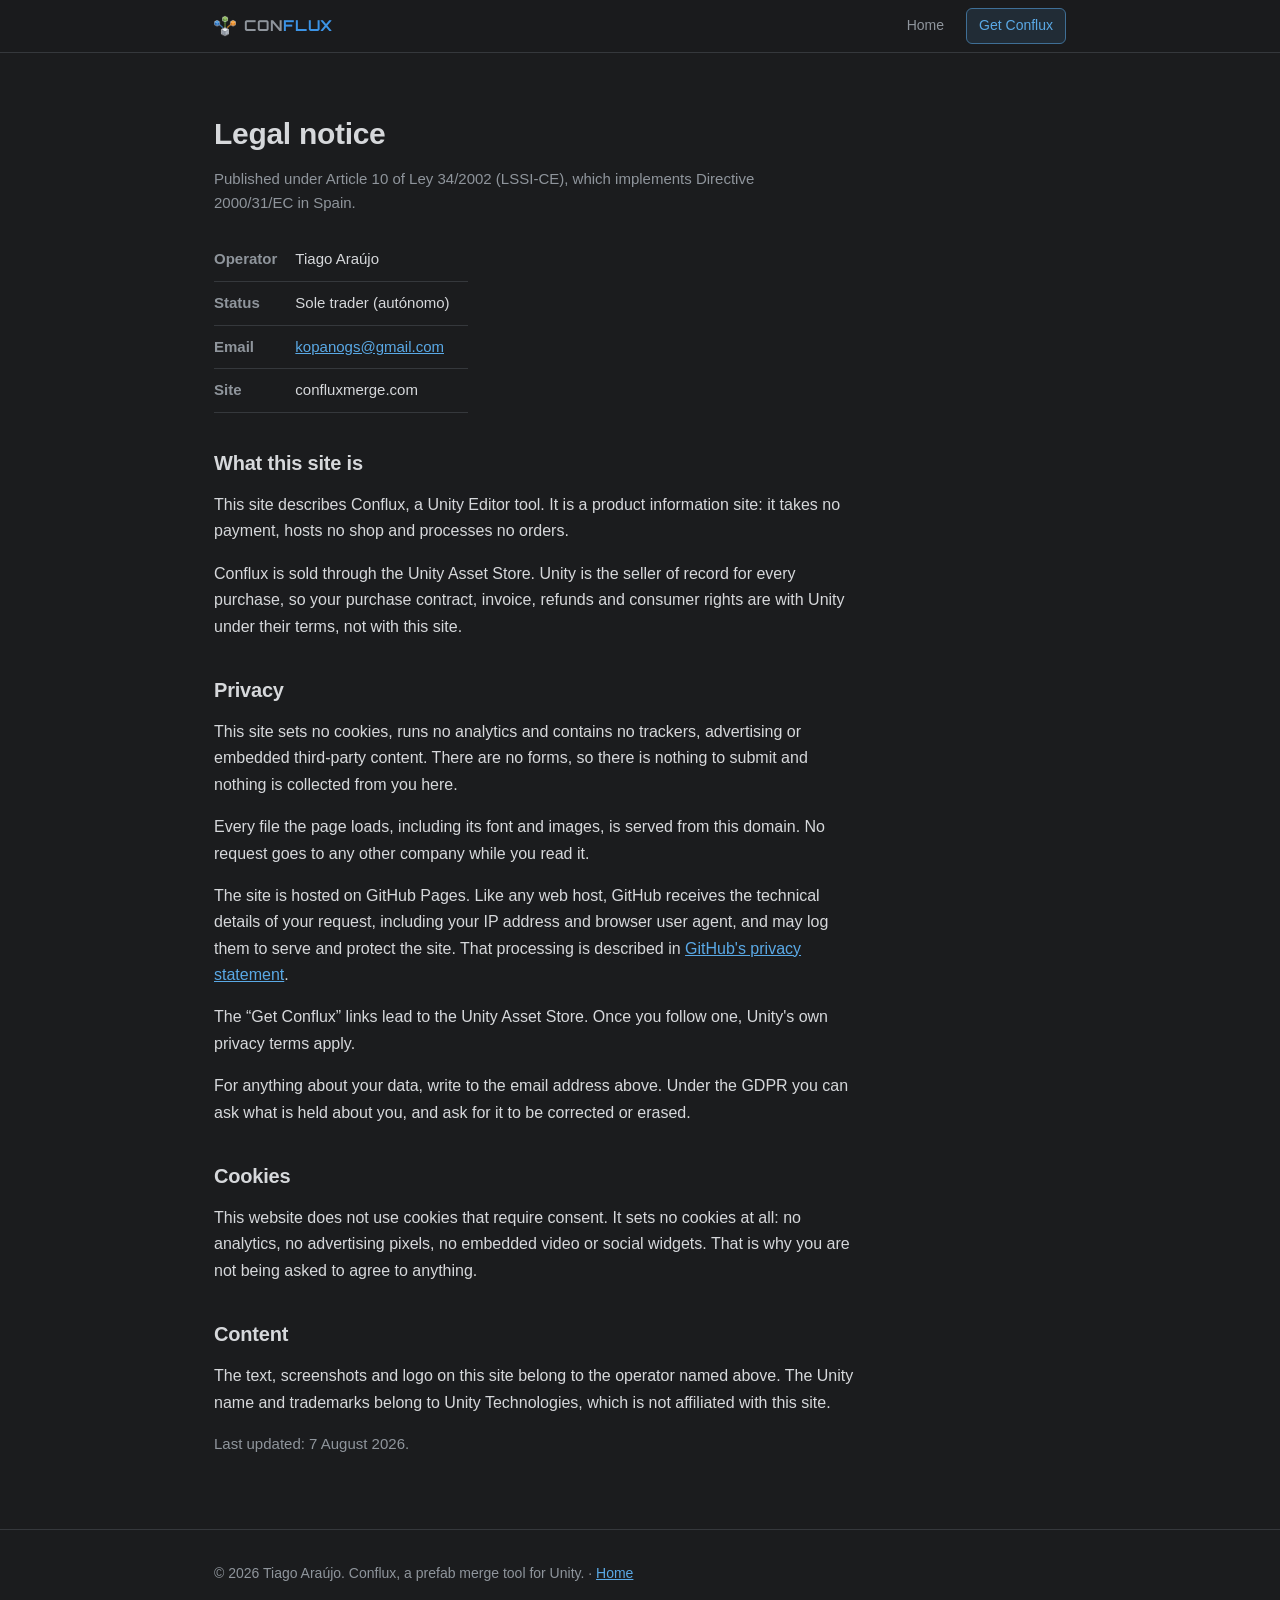
==== legal.html @ 8b6e2004 "legal" ====
<!DOCTYPE html>
<html lang="en">
<head>
<meta charset="utf-8">
<meta name="viewport" content="width=device-width, initial-scale=1">
<title>Legal notice and privacy &mdash; Conflux</title>
<meta name="description" content="Site operator details and privacy information for confluxmerge.com.">
<meta name="robots" content="noindex">

<link rel="icon" href="store/icon-160x160.png">
<link rel="apple-touch-icon" href="store/icon-160x160.png">

<link rel="stylesheet" href="style.css">
</head>
<body>

<nav class="topnav">
  <div class="wrap">
    <a class="brand" href="index.html"><img src="store/icon-200x200-transparent.png" alt=""><span class="name">Con<span class="flux">flux</span></span></a>
    <a href="index.html">Home</a>
    <a class="nav-cta" href="https://assetstore.unity.com/packages/tools/utilities/conflux-398020">Get Conflux</a>
  </div>
</nav>

<section class="wrap block legal">
  <h1>Legal notice</h1>

  <p class="note">
    Published under Article 10 of Ley 34/2002 (LSSI-CE), which implements Directive 2000/31/EC
    in Spain.
  </p>

  <table class="legal-table">
    <tbody>
      <tr><th>Operator</th><td>Tiago Ara&uacute;jo</td></tr>
      <tr><th>Status</th><td>Sole trader (aut&oacute;nomo)</td></tr>
      <tr><th>Email</th><td><a href="mailto:kopanogs@gmail.com">kopanogs@gmail.com</a></td></tr>
      <tr><th>Site</th><td>confluxmerge.com</td></tr>
    </tbody>
  </table>

  <h2>What this site is</h2>
  <p>
    This site describes Conflux, a Unity Editor tool. It is a product information site: it takes
    no payment, hosts no shop and processes no orders.
  </p>
  <p>
    Conflux is sold through the Unity Asset Store. Unity is the seller of record for every
    purchase, so your purchase contract, invoice, refunds and consumer rights are with Unity
    under their terms, not with this site.
  </p>

  <h2>Privacy</h2>
  <p>
    This site sets no cookies, runs no analytics and contains no trackers, advertising or
    embedded third-party content. There are no forms, so there is nothing to submit and nothing
    is collected from you here.
  </p>
  <p>
    Every file the page loads, including its font and images, is served from this domain. No
    request goes to any other company while you read it.
  </p>
  <p>
    The site is hosted on GitHub Pages. Like any web host, GitHub receives the technical details
    of your request, including your IP address and browser user agent, and may log them to serve
    and protect the site. That processing is described in
    <a href="https://docs.github.com/en/site-policy/privacy-policies/github-general-privacy-statement">GitHub's privacy statement</a>.
  </p>
  <p>
    The &ldquo;Get Conflux&rdquo; links lead to the Unity Asset Store. Once you follow one, Unity's
    own privacy terms apply.
  </p>
  <p>
    For anything about your data, write to the email address above. Under the GDPR you can ask
    what is held about you, and ask for it to be corrected or erased.
  </p>

  <h2>Cookies</h2>
  <p>
    This website does not use cookies that require consent. It sets no cookies at all: no
    analytics, no advertising pixels, no embedded video or social widgets. That is why you are
    not being asked to agree to anything.
  </p>

  <h2>Content</h2>
  <p>
    The text, screenshots and logo on this site belong to the operator named above. The Unity
    name and trademarks belong to Unity Technologies, which is not affiliated with this site.
  </p>

  <p class="note">Last updated: 7 August 2026.</p>
</section>

<footer>
  <div class="wrap">
    <p>&copy; 2026 Tiago Ara&uacute;jo. Conflux, a prefab merge tool for Unity. &middot; <a href="index.html">Home</a></p>
  </div>
</footer>

</body>
</html>
---- style.css ----
:root {
  --bg: #1b1c1e;
  --surface: #242628;
  --surface-2: #2b2d30;
  --line: #35383c;
  --text: #d6d8db;
  --muted: #8f959c;
  --accent: #5aa9e6;
  /* Sampled from the FLUX glyphs in banner.png, so the wordmark on the page and the wordmark
     in the artwork are the same blue rather than nearly the same blue. */
  --logo-blue: #3c94e6;
  --radius: 8px;
}

/* Orbitron, self-hosted. Served from this origin rather than Google Fonts, so the page makes
   no third-party request and no visitor IP reaches anyone else. That is one less thing for a
   privacy policy to explain, and it removes the exposure the German Google Fonts rulings were
   about. SIL Open Font License, so shipping the file with the site is permitted.

   Only the word "Conflux" uses it: it is a display face and unreadable at body sizes. Google
   serves Orbitron as a single latin subset, so one file covers the whole face. */
@font-face {
  font-family: 'Orbitron';
  font-style: normal;
  font-weight: 700;
  font-display: swap;
  src: url('fonts/orbitron-700-latin.woff2') format('woff2');
}

.wordmark,
.topnav .brand {
  font-family: 'Orbitron', 'Eurostile', 'Bank Gothic', sans-serif;
  text-transform: uppercase;
}

/* The logo splits the name across two colours. Mirrored here so the page and the artwork
   read as one mark. "CON" is near-black in the original, which inverts to the light neutral
   on this surface. */
.flux { color: var(--logo-blue); }

/* Both marks are flex containers, so their `gap` sits between every flex item. Left bare,
   "Con" and the coloured span become two items and the icon's gap opens up in the middle of
   the word. This keeps the whole name as one item, with the split handled by inline flow. */
.name { white-space: nowrap; }

* { box-sizing: border-box; }

html { -webkit-text-size-adjust: 100%; scroll-behavior: smooth; }

body {
  margin: 0;
  background: var(--bg);
  color: var(--text);
  font: 16px/1.65 -apple-system, BlinkMacSystemFont, "Segoe UI", Roboto, Helvetica, Arial, sans-serif;
}

.wrap {
  max-width: 900px;
  margin: 0 auto;
  padding: 0 24px;
}

code {
  font-family: ui-monospace, SFMono-Regular, Menlo, Consolas, monospace;
  font-size: 0.88em;
  /* API names have no spaces to break at. Nothing currently overflows even at 320px, but a
     longer identifier in future copy would push the page sideways without this. */
  overflow-wrap: break-word;
  background: var(--surface-2);
  border: 1px solid var(--line);
  border-radius: 4px;
  padding: 1px 5px;
}

a { color: var(--accent); }

/* top nav */

.topnav {
  position: sticky;
  top: 0;
  z-index: 10;
  background: rgba(27, 28, 30, 0.92);
  backdrop-filter: blur(6px);
  border-bottom: 1px solid var(--line);
}

.topnav .wrap {
  display: flex;
  align-items: center;
  gap: 22px;
  height: 52px;
}

.topnav .brand {
  display: flex;
  align-items: center;
  gap: 8px;
  font-size: 15px;
  font-weight: 700;
  letter-spacing: 0.06em;
  margin-right: auto;
}

.topnav .brand img {
  width: 22px;
  height: 22px;
  object-fit: contain;
}

.topnav a {
  color: var(--muted);
  text-decoration: none;
  font-size: 14px;
}

.topnav a:hover { color: var(--text); }

.nav-cta {
  padding: 5px 12px;
  border: 1px solid #3f6f96;
  border-radius: 6px;
  background: rgba(90, 169, 230, 0.12);
  color: var(--accent) !important;
}

.nav-cta:hover { background: rgba(90, 169, 230, 0.2); }

/* call to action */

.hero-actions {
  display: flex;
  align-items: center;
  flex-wrap: wrap;
  gap: 16px;
}

.cta, .cta-secondary {
  display: inline-block;
  padding: 11px 22px;
  border-radius: var(--radius);
  font-size: 15px;
  font-weight: 600;
  text-decoration: none;
}

.cta {
  background: var(--accent);
  border: 1px solid var(--accent);
  color: #10222f;
}

.cta:hover { background: #6fb6ea; }

.cta-secondary {
  border: 1px solid var(--line);
  background: var(--surface-2);
  color: var(--text);
}

.cta-secondary:hover { border-color: var(--muted); }

.cta-row {
  display: flex;
  flex-wrap: wrap;
  gap: 12px;
  margin: 0;
}

.closing { text-align: left; }

/* hero */

.hero {
  border-bottom: 1px solid var(--line);
  background: var(--surface);
  padding: 72px 0 60px;
}

/* Icon plus live text rather than banner.png. The banner's "CON" is near-black on
   transparent, drawn for a white page, and it disappears against this surface; the cube
   artwork carries its own colour and reads on anything. Keeping the name as text also
   leaves the h1 selectable and indexable. */
.hero h1.wordmark {
  display: flex;
  align-items: center;
  gap: 18px;
  margin: 0 0 22px;
  font-size: 46px;
  font-weight: 700;
  line-height: 1.05;
  letter-spacing: 0.04em;
}

.hero h1.wordmark img {
  width: 76px;
  height: 76px;
  object-fit: contain;
  flex: none;
}

.lede {
  margin: 0 0 32px;
  max-width: 62ch;
  font-size: 20px;
  line-height: 1.55;
  color: #c8ccd1;
}

.motivation {
  max-width: 66ch;
  padding-left: 18px;
  border-left: 2px solid var(--line);
  margin-bottom: 32px;
}

.motivation p {
  margin: 0 0 14px;
  color: #aeb4ba;
  font-size: 16px;
}

.motivation p:last-child { margin-bottom: 0; }

.menu-path {
  display: inline-block;
  margin: 0;
  padding: 6px 12px;
  border: 1px solid var(--line);
  border-radius: var(--radius);
  background: var(--surface-2);
  color: var(--muted);
  font-family: ui-monospace, SFMono-Regular, Menlo, Consolas, monospace;
  font-size: 14px;
}

.menu-path span:last-child { color: var(--text); }

/* headings and text */

h2 {
  margin: 0 0 14px;
  font-size: 27px;
  letter-spacing: -0.01em;
}

p { margin: 0 0 16px; max-width: 68ch; }

.note { color: var(--muted); font-size: 15px; }

/* feature blocks */

.feature {
  max-width: 900px;
  margin: 0 auto;
  padding: 56px 24px;
  border-bottom: 1px solid var(--line);
  display: grid;
  grid-template-columns: 1fr 1fr;
  gap: 40px;
  align-items: center;
}

.feature:nth-child(even) .feature-text { order: 2; }

.feature-text p { margin: 0; color: #bfc4ca; }

.feature-shot { margin: 0; }

.feature-shot img,
.placeholder {
  display: block;
  width: 100%;
  border: 1px solid var(--line);
  border-radius: var(--radius);
  background: var(--surface);
}

.placeholder {
  aspect-ratio: 16 / 10;
  display: grid;
  place-items: center;
  color: var(--muted);
  font-size: 12px;
  letter-spacing: 0.12em;
  text-transform: uppercase;
  background-image: repeating-linear-gradient(
    45deg,
    transparent 0 10px,
    rgba(255, 255, 255, 0.02) 10px 20px
  );
}

figcaption {
  margin-top: 10px;
  color: var(--muted);
  font-size: 13.5px;
}

/* zoom */

a.zoom {
  display: block;
  cursor: zoom-in;
  line-height: 0;
}

a.zoom:hover img { border-color: var(--accent); }

.feature-shot img { transition: border-color 0.12s ease; }

.lightbox {
  position: fixed;
  inset: 0;
  z-index: 100;
  display: flex;
  align-items: center;
  justify-content: center;
  padding: 28px;
  background: rgba(10, 11, 12, 0.94);
  cursor: zoom-out;
}

.lightbox[hidden] { display: none; }

/* Capped at natural size: these are screenshots, and stretching one past 1:1 only makes the
   text softer than it was in the editor. */
.lightbox img {
  max-width: 100%;
  max-height: 100%;
  width: auto;
  border: 1px solid var(--line);
  border-radius: 6px;
}

.lightbox-hint {
  position: absolute;
  bottom: 14px;
  margin: 0;
  color: var(--muted);
  font-size: 13px;
}

/* text-only feature pair */

.feature-pair {
  max-width: 900px;
  margin: 0 auto;
  padding: 48px 24px;
  border-bottom: 1px solid var(--line);
  display: grid;
  grid-template-columns: 1fr 1fr;
  gap: 40px;
}

.feature-pair h3 {
  margin: 0 0 10px;
  font-size: 19px;
  letter-spacing: -0.01em;
}

.feature-pair p { margin: 0; color: #bfc4ca; font-size: 15px; }

/* plain blocks */

.block {
  padding-top: 56px;
  padding-bottom: 56px;
}

.block + .block { border-top: 1px solid var(--line); }

.steps, .plain, .limits { margin: 0 0 16px; padding-left: 22px; }
.steps li, .plain li { margin-bottom: 10px; max-width: 70ch; }

.limits { list-style: none; padding-left: 0; }

.limits li {
  margin-bottom: 10px;
  padding: 14px 16px;
  max-width: 78ch;
  border: 1px solid var(--line);
  border-radius: var(--radius);
  background: var(--surface);
  font-size: 15px;
  color: #bfc4ca;
}

.limits strong { color: var(--text); }

/* Sits above the buy button, so the one thing a visitor could reasonably get wrong about this
   site (that it sells you the asset) is answered before they click rather than afterwards. */
.purchase-note {
  max-width: 62ch;
  margin: 0 0 18px;
}

/* legal notice */

.legal h1 {
  margin: 0 0 8px;
  font-size: 30px;
  letter-spacing: -0.01em;
}

.legal h2 {
  margin: 34px 0 12px;
  font-size: 20px;
}

.legal p { max-width: 72ch; }

.legal-table {
  margin: 22px 0 8px;
  border-collapse: collapse;
  font-size: 15px;
}

.legal-table th,
.legal-table td {
  padding: 9px 18px 9px 0;
  text-align: left;
  vertical-align: top;
  border-bottom: 1px solid var(--line);
}

.legal-table th {
  font-weight: 600;
  color: var(--muted);
  white-space: nowrap;
}

/* Unfilled fields are deliberately loud. This page is worse than useless if it ships saying
   [YOUR NIF], and a bracketed string in body colour is exactly the kind of thing that survives
   to launch unnoticed. Delete this rule once nothing uses it. */
.todo {
  padding: 1px 7px;
  border: 1px dashed #b4622f;
  border-radius: 4px;
  background: rgba(224, 139, 58, 0.12);
  color: #e8a765;
  font-size: 0.94em;
}

/* footer */

footer {
  border-top: 1px solid var(--line);
  padding: 32px 0 48px;
  color: var(--muted);
  font-size: 14px;
}

footer p { margin: 0; }

@media (max-width: 720px) {
  .hero { padding: 48px 0 44px; }
  .hero h1.wordmark { font-size: 29px; gap: 12px; letter-spacing: 0.03em; }
  .hero h1.wordmark img { width: 52px; height: 52px; }
  .lede { font-size: 18px; }
  .feature {
    grid-template-columns: 1fr;
    gap: 24px;
    padding: 40px 24px;
  }
  .feature:nth-child(even) .feature-text { order: 0; }
  .feature-pair { grid-template-columns: 1fr; gap: 28px; padding: 36px 24px; }
  .topnav .wrap { gap: 14px; font-size: 14px; }
  .topnav a:not(.nav-cta) { display: none; }
}
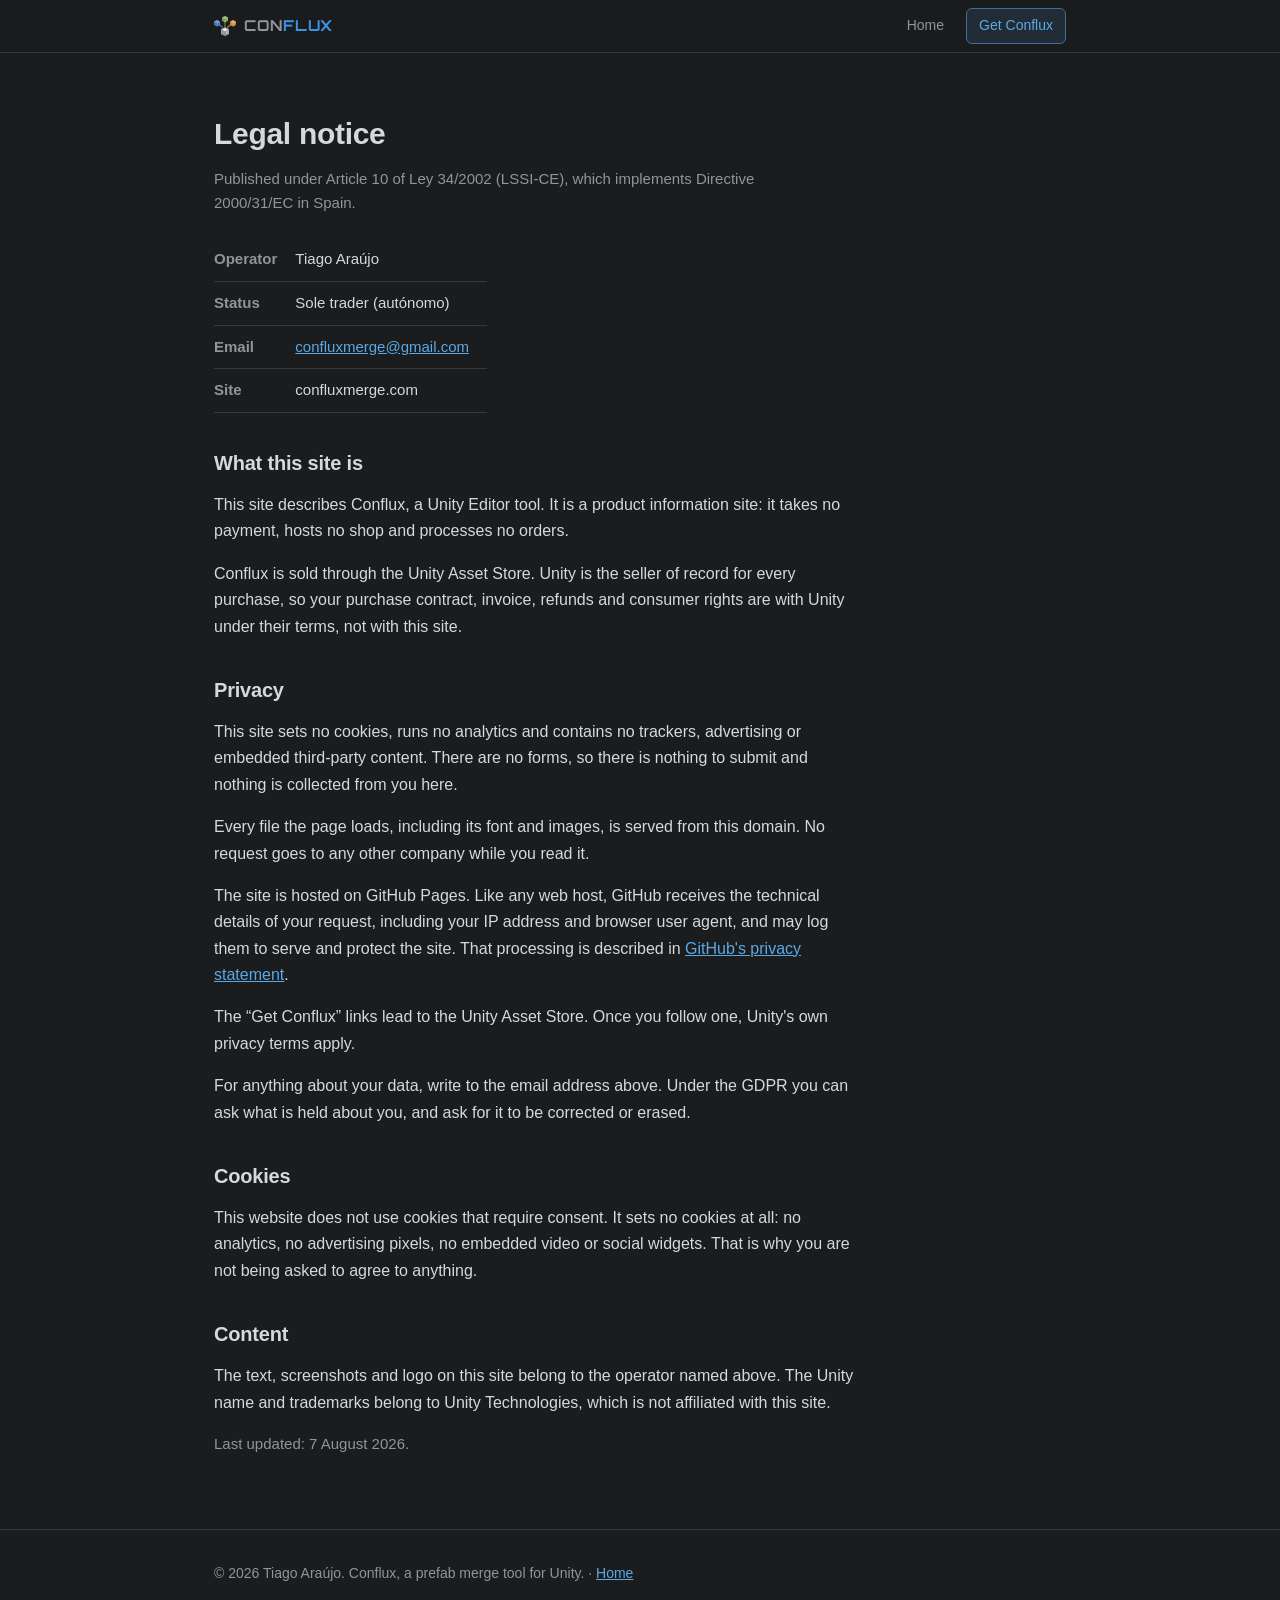
==== commit de075690: "updating buttons and text" ====
--- a/legal.html
+++ b/legal.html
@@ -34,7 +34,7 @@
     <tbody>
       <tr><th>Operator</th><td>Tiago Ara&uacute;jo</td></tr>
       <tr><th>Status</th><td>Sole trader (aut&oacute;nomo)</td></tr>
-      <tr><th>Email</th><td><a href="mailto:kopanogs@gmail.com">kopanogs@gmail.com</a></td></tr>
+      <tr><th>Email</th><td><a href="mailto:confluxmerge@gmail.com">confluxmerge@gmail.com</a></td></tr>
       <tr><th>Site</th><td>confluxmerge.com</td></tr>
     </tbody>
   </table>
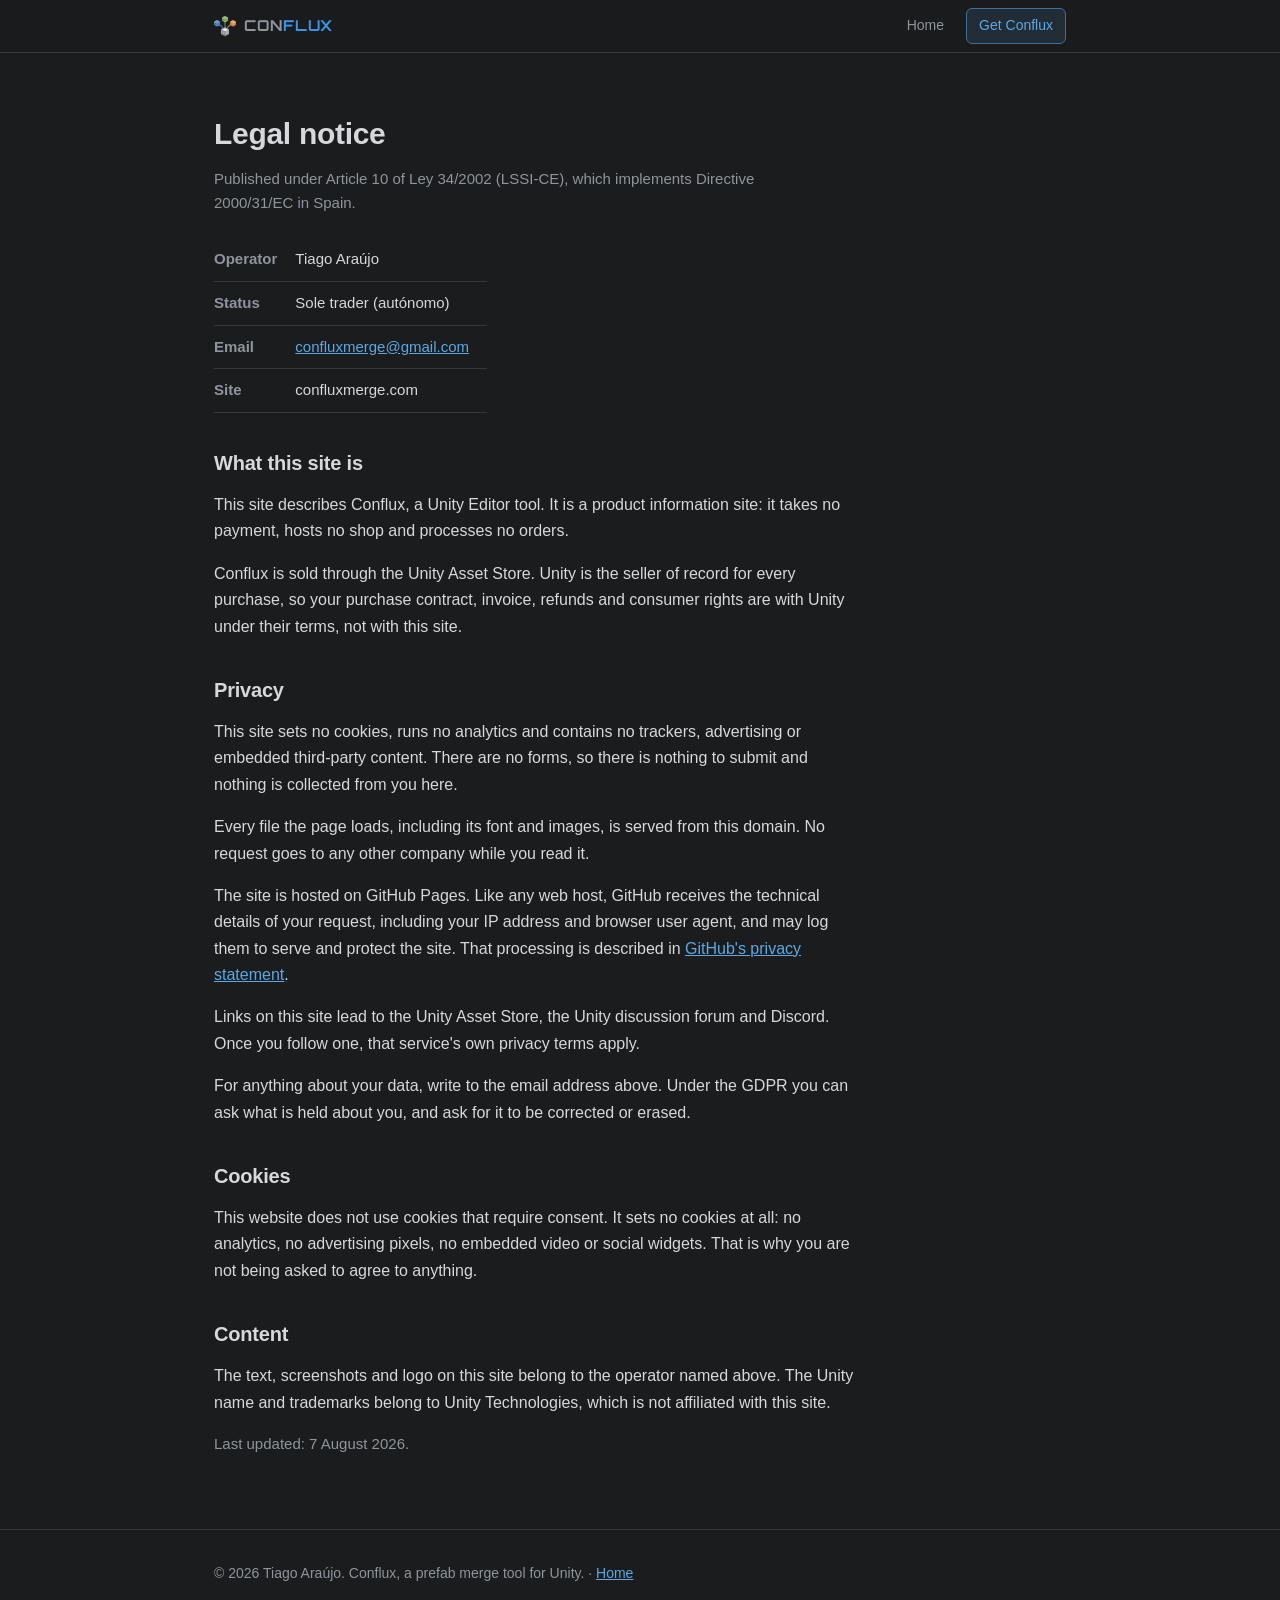
==== commit 4b4a7a40: "discord" ====
--- a/legal.html
+++ b/legal.html
@@ -67,8 +67,8 @@
     <a href="https://docs.github.com/en/site-policy/privacy-policies/github-general-privacy-statement">GitHub's privacy statement</a>.
   </p>
   <p>
-    The &ldquo;Get Conflux&rdquo; links lead to the Unity Asset Store. Once you follow one, Unity's
-    own privacy terms apply.
+    Links on this site lead to the Unity Asset Store, the Unity discussion forum and Discord.
+    Once you follow one, that service's own privacy terms apply.
   </p>
   <p>
     For anything about your data, write to the email address above. Under the GDPR you can ask
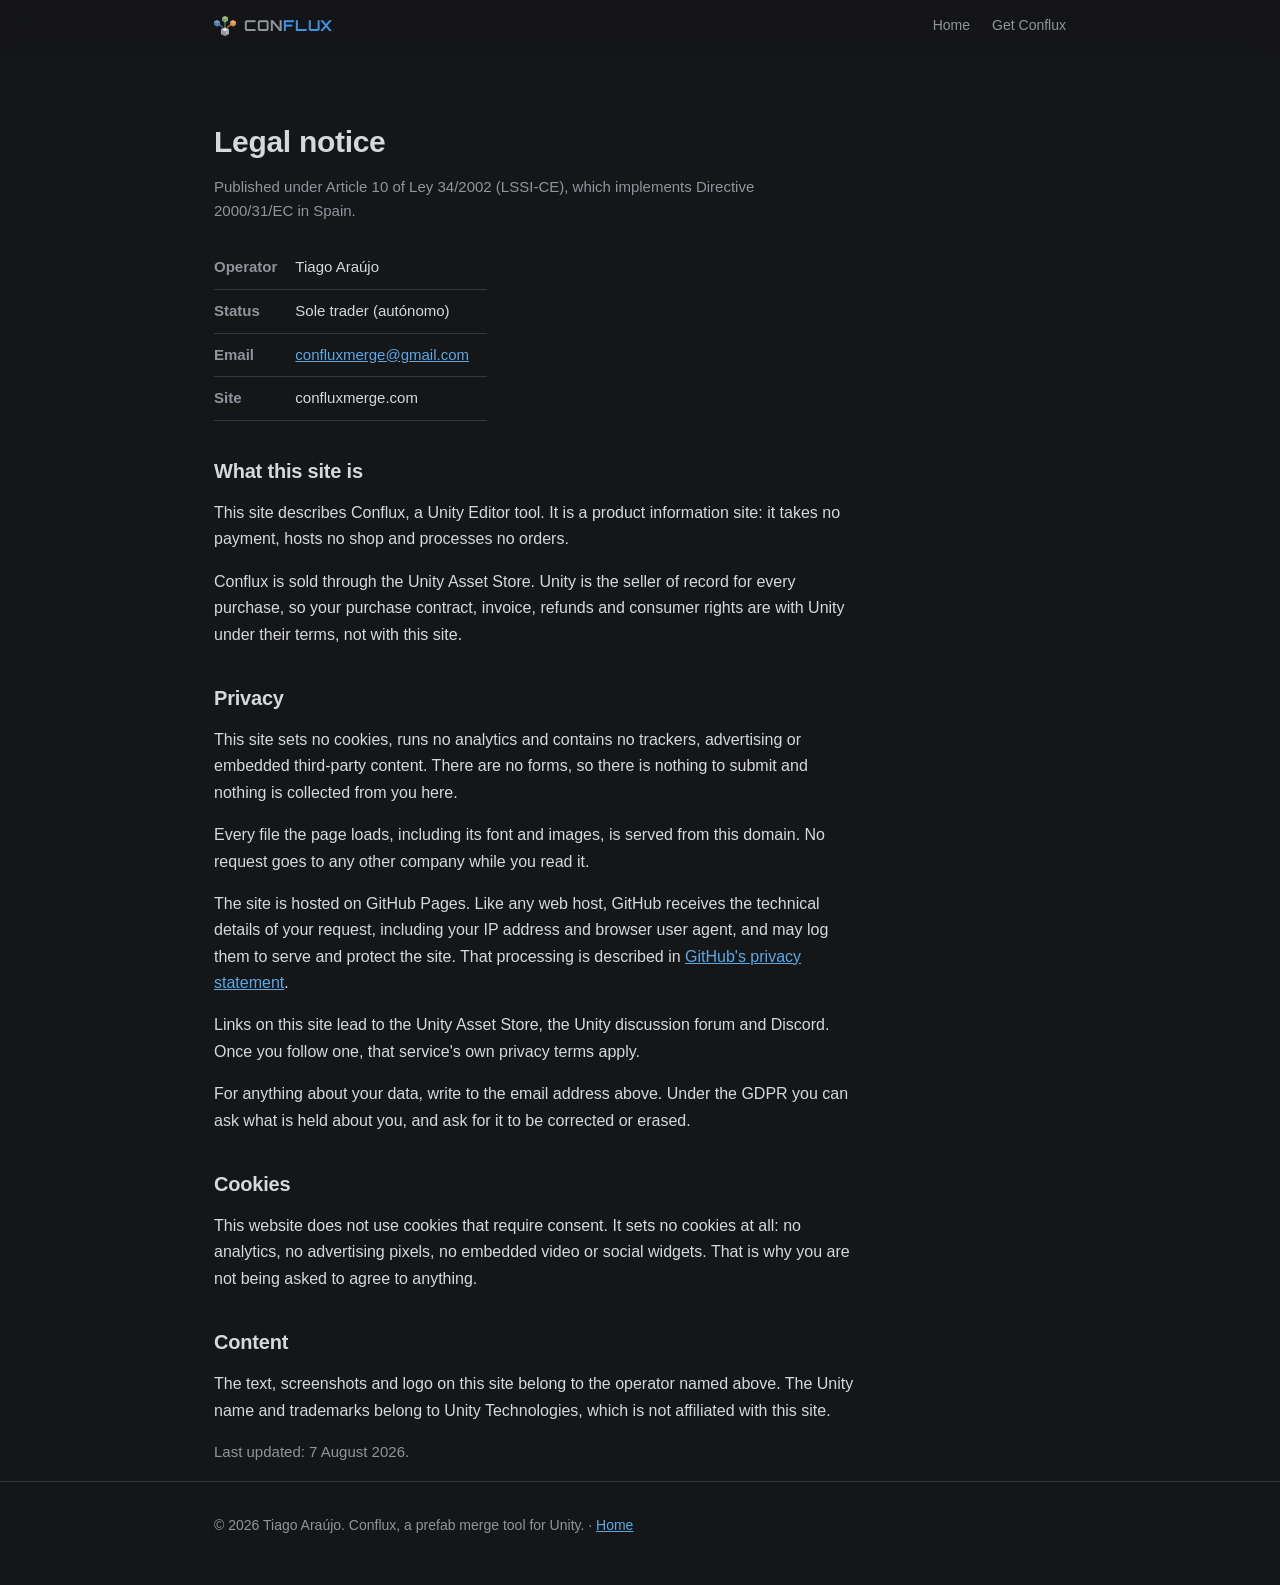
==== commit 3ec3ed48: "links" ====
--- a/legal.html
+++ b/legal.html
@@ -18,7 +18,7 @@
   <div class="wrap">
     <a class="brand" href="index.html"><img src="store/icon-200x200-transparent.png" alt=""><span class="name">Con<span class="flux">flux</span></span></a>
     <a href="index.html">Home</a>
-    <a class="nav-cta" href="https://assetstore.unity.com/packages/tools/utilities/conflux-398020">Get Conflux</a>
+    <a class="nav-cta" href="https://assetstore.unity.com/packages/tools/utilities/conflux-398020" target="_blank" rel="noopener">Get Conflux</a>
   </div>
 </nav>
 
@@ -64,7 +64,7 @@
     The site is hosted on GitHub Pages. Like any web host, GitHub receives the technical details
     of your request, including your IP address and browser user agent, and may log them to serve
     and protect the site. That processing is described in
-    <a href="https://docs.github.com/en/site-policy/privacy-policies/github-general-privacy-statement">GitHub's privacy statement</a>.
+    <a href="https://docs.github.com/en/site-policy/privacy-policies/github-general-privacy-statement" target="_blank" rel="noopener">GitHub's privacy statement</a>.
   </p>
   <p>
     Links on this site lead to the Unity Asset Store, the Unity discussion forum and Discord.
--- a/style.css
+++ b/style.css
@@ -1,8 +1,9 @@
 :root {
-  --bg: #1b1c1e;
-  --surface: #242628;
-  --surface-2: #2b2d30;
+  --bg: #151618;
+  --surface: #1e2022;
+  --surface-2: #26282b;
   --line: #35383c;
+  --line-soft: rgba(255, 255, 255, 0.07);
   --text: #d6d8db;
   --muted: #8f959c;
   --accent: #5aa9e6;
@@ -10,6 +11,18 @@
      in the artwork are the same blue rather than nearly the same blue. */
   --logo-blue: #3c94e6;
   --radius: 8px;
+
+  /* Two widths, because prose and screenshots want opposite things. Text stays inside a
+     comfortable measure; a three-panel editor window gets as much room as the viewport has,
+     since shrinking one to half a column makes its rows unreadable and the shot pointless. */
+  --measure: 900px;
+  --shell: 1240px;
+
+  /* Depth. A screenshot of a dark editor on a dark page needs to sit ON the page rather than
+     be a rectangle cut into it, which is the whole difference between flat and finished. */
+  --lift: 0 1px 2px rgba(0, 0, 0, 0.4), 0 12px 28px rgba(0, 0, 0, 0.35);
+  --lift-high: 0 2px 4px rgba(0, 0, 0, 0.45), 0 28px 60px rgba(0, 0, 0, 0.5);
+  --glow: 0 0 0 1px rgba(90, 169, 230, 0.35), 0 18px 50px rgba(46, 121, 184, 0.22);
 }
 
 /* Orbitron, self-hosted. Served from this origin rather than Google Fonts, so the page makes
@@ -47,6 +60,9 @@
 
 html { -webkit-text-size-adjust: 100%; scroll-behavior: smooth; }
 
+/* Anchor targets clear the sticky nav rather than landing under it. */
+header[id], section[id] { scroll-margin-top: 64px; }
+
 body {
   margin: 0;
   background: var(--bg);
@@ -55,9 +71,43 @@
 }
 
 .wrap {
-  max-width: 900px;
+  max-width: var(--measure);
   margin: 0 auto;
   padding: 0 24px;
+}
+
+/* The wide track, for anything that is looked at rather than read. */
+.shell {
+  max-width: var(--shell);
+  margin: 0 auto;
+  padding: 0 24px;
+}
+
+/*
+  Reveal on scroll.
+
+  Gated on a class the script adds to <html> before it hides anything, so the page is visible
+  by default and only ever hidden once something is standing by to bring it back. Written the
+  other way round, a browser that runs the script but never delivers an observer callback
+  leaves the whole page blank, which is exactly what a preview environment here did.
+*/
+.js-reveal .reveal {
+  opacity: 0;
+  transform: translate3d(0, 22px, 0);
+  transition: opacity 0.75s cubic-bezier(0.22, 0.61, 0.36, 1),
+              transform 0.75s cubic-bezier(0.22, 0.61, 0.36, 1);
+  will-change: opacity, transform;
+}
+
+.js-reveal .reveal.shown { opacity: 1; transform: none; }
+
+/* Sideways motion inside a full-width section would widen the page while it plays. */
+.details, .steps-panel { overflow: hidden; }
+
+@media (prefers-reduced-motion: reduce) {
+  html { scroll-behavior: auto; }
+
+  .js-reveal .reveal, .js-reveal .reveal.shown { opacity: 1; transform: none; transition: none; }
 }
 
 code {
@@ -80,9 +130,18 @@
   position: sticky;
   top: 0;
   z-index: 10;
-  background: rgba(27, 28, 30, 0.92);
-  backdrop-filter: blur(6px);
-  border-bottom: 1px solid var(--line);
+  background: rgba(21, 22, 24, 0.72);
+  -webkit-backdrop-filter: blur(14px) saturate(1.2);
+  backdrop-filter: blur(14px) saturate(1.2);
+  border-bottom: 1px solid transparent;
+  transition: background 0.3s ease, border-color 0.3s ease, box-shadow 0.3s ease;
+}
+
+/* Transparent over the hero, solid once the page has moved under it. */
+.topnav.scrolled {
+  background: rgba(21, 22, 24, 0.9);
+  border-bottom-color: var(--line);
+  box-shadow: 0 8px 24px rgba(0, 0, 0, 0.35);
 }
 
 .topnav .wrap {
@@ -116,15 +175,11 @@
 
 .topnav a:hover { color: var(--text); }
 
-.nav-cta {
-  padding: 5px 12px;
-  border: 1px solid #3f6f96;
-  border-radius: 6px;
-  background: rgba(90, 169, 230, 0.12);
-  color: var(--accent) !important;
-}
-
-.nav-cta:hover { background: rgba(90, 169, 230, 0.2); }
+/* The social icons in the nav sit smaller than the ones the hero used to carry, to fit the
+   52px bar without crowding it. */
+.nav-social { gap: 8px; }
+.nav-social .social-link { width: 34px; height: 34px; }
+.nav-social .social-link .ico { width: 16px; height: 16px; }
 
 /* call to action */
 
@@ -134,6 +189,76 @@
   flex-wrap: wrap;
   gap: 16px;
 }
+
+.social-links { display: flex; gap: 10px; }
+
+/*
+  One icon per destination, each carrying its own brand colour so the three read as three places
+  rather than one repeated button: Unity blue, Discord blurple, Asset Store teal. The colour is
+  the icon at rest and floods the whole chip on hover.
+
+  The glyph is an external SVG file referenced as an image rather than markup embedded in the page,
+  so the icon set lives on its own. Brand tints are written as plain rgba so no color-mix is needed
+  (older Safari has none).
+*/
+.social-link {
+  display: grid;
+  place-items: center;
+  width: 44px;
+  height: 44px;
+  border: 1px solid var(--brand);
+  border-radius: var(--radius);
+  background: var(--brand-wash);
+  color: var(--brand);
+  transition: color 0.2s ease, background 0.2s ease, transform 0.2s ease, box-shadow 0.2s ease;
+}
+
+/* An external SVG file loaded as a plain image, its brand colour baked into the file, so it always
+   paints regardless of mask support. */
+.social-link .ico {
+  width: 18px;
+  height: 18px;
+  display: block;
+}
+
+/* Hover lifts the chip and strengthens its own tint rather than flooding it with the brand colour,
+   which would swallow the same-coloured icon. */
+.social-link:hover {
+  background: var(--brand-hover);
+  border-color: var(--brand);
+  transform: translateY(-2px);
+  box-shadow: 0 8px 20px var(--brand-glow);
+}
+
+.social-link.is-unity {
+  --brand: #5a9bd8;
+  --brand-wash: rgba(90, 155, 216, 0.12);
+  --brand-hover: rgba(90, 155, 216, 0.24);
+  --brand-glow: rgba(90, 155, 216, 0.35);
+}
+
+.social-link.is-discord {
+  --brand: #5865f2;
+  --brand-wash: rgba(88, 101, 242, 0.12);
+  --brand-hover: rgba(88, 101, 242, 0.24);
+  --brand-glow: rgba(88, 101, 242, 0.35);
+}
+
+.social-link.is-store {
+  --brand: #2ec4b6;
+  --brand-wash: rgba(46, 196, 182, 0.12);
+  --brand-hover: rgba(46, 196, 182, 0.24);
+  --brand-glow: rgba(46, 196, 182, 0.35);
+}
+
+/* The Asset Store icon until the listing is live: dimmed, with a dashed edge, so it reads as a
+   placeholder rather than a working link. */
+.social-link.is-soon {
+  opacity: 0.5;
+  border-style: dashed;
+}
+
+.social-link.is-soon:hover { opacity: 0.85; }
 
 .cta, .cta-secondary {
   display: inline-block;
@@ -145,12 +270,20 @@
 }
 
 .cta {
-  background: var(--accent);
-  border: 1px solid var(--accent);
-  color: #10222f;
-}
-
-.cta:hover { background: #6fb6ea; }
+  background: linear-gradient(180deg, #6fb6ea, #3c94e6);
+  border: 1px solid #74baee;
+  color: #0c1c28;
+  box-shadow: 0 1px 0 rgba(255, 255, 255, 0.28) inset, 0 10px 24px rgba(60, 148, 230, 0.28);
+  transition: transform 0.18s ease, box-shadow 0.18s ease, filter 0.18s ease;
+}
+
+.cta:hover {
+  filter: brightness(1.07);
+  transform: translateY(-1px);
+  box-shadow: 0 1px 0 rgba(255, 255, 255, 0.35) inset, 0 14px 30px rgba(60, 148, 230, 0.38);
+}
+
+.cta:active { transform: translateY(0); }
 
 .cta-secondary {
   border: 1px solid var(--line);
@@ -171,11 +304,40 @@
 
 /* hero */
 
+/*
+  Lit from behind the wordmark rather than filled with a flat panel colour. Two radial washes
+  over a vertical gradient: one accent, one neutral, both wide and weak enough that they read
+  as light in the room instead of as a shape on the page.
+*/
 .hero {
+  position: relative;
+  overflow-x: clip;
   border-bottom: 1px solid var(--line);
-  background: var(--surface);
-  padding: 72px 0 60px;
-}
+  background:
+    radial-gradient(120% 70% at 18% 0%, rgba(60, 148, 230, 0.16), transparent 60%),
+    radial-gradient(90% 60% at 85% 10%, rgba(120, 90, 220, 0.10), transparent 62%),
+    linear-gradient(180deg, #202225, var(--bg));
+  padding: 64px 0 48px;
+}
+
+.hero-intro { margin-bottom: 40px; }
+
+/* The grid, at the threshold of visible. It gives the light something to fall on, which is
+   most of why a flat dark page reads as flat. */
+.hero::before {
+  content: "";
+  position: absolute;
+  inset: 0;
+  background-image:
+    linear-gradient(rgba(255, 255, 255, 0.028) 1px, transparent 1px),
+    linear-gradient(90deg, rgba(255, 255, 255, 0.028) 1px, transparent 1px);
+  background-size: 64px 64px;
+  mask-image: radial-gradient(80% 60% at 30% 0%, #000, transparent 75%);
+  -webkit-mask-image: radial-gradient(80% 60% at 30% 0%, #000, transparent 75%);
+  pointer-events: none;
+}
+
+.hero .wrap, .hero .shell { position: relative; }
 
 /* Icon plus live text rather than banner.png. The banner's "CON" is near-black on
    transparent, drawn for a white page, and it disappears against this surface; the cube
@@ -184,43 +346,58 @@
 .hero h1.wordmark {
   display: flex;
   align-items: center;
-  gap: 18px;
-  margin: 0 0 22px;
-  font-size: 46px;
+  gap: 20px;
+  margin: 0 0 24px;
+  font-size: clamp(40px, 6.4vw, 68px);
   font-weight: 700;
-  line-height: 1.05;
-  letter-spacing: 0.04em;
+  line-height: 1.02;
+  letter-spacing: 0.03em;
 }
 
 .hero h1.wordmark img {
-  width: 76px;
-  height: 76px;
+  width: clamp(64px, 9vw, 96px);
+  height: clamp(64px, 9vw, 96px);
   object-fit: contain;
   flex: none;
+  /* The cube is the only saturated thing above the fold, so it carries the light. */
+  filter: drop-shadow(0 10px 28px rgba(60, 148, 230, 0.35));
 }
 
 .lede {
   margin: 0 0 32px;
-  max-width: 62ch;
-  font-size: 20px;
-  line-height: 1.55;
-  color: #c8ccd1;
-}
-
-.motivation {
-  max-width: 66ch;
-  padding-left: 18px;
-  border-left: 2px solid var(--line);
-  margin-bottom: 32px;
-}
-
-.motivation p {
-  margin: 0 0 14px;
-  color: #aeb4ba;
-  font-size: 16px;
-}
-
-.motivation p:last-child { margin-bottom: 0; }
+  max-width: 54ch;
+  font-size: clamp(20px, 2.2vw, 28px);
+  line-height: 1.4;
+  letter-spacing: -0.01em;
+  color: #e2e6ea;
+}
+
+/* The motivation callout keeps its own surface, set apart from the plain sections. Its inner
+   padding is its own; the gap from its bottom edge to the next heading is the how section's top
+   padding, tuned to the same 64px every other section heading gets. */
+.motivation-band {
+  border-bottom: 1px solid var(--line);
+  padding: 36px 0;
+  background: var(--surface);
+}
+
+.motivation-grid {
+  display: grid;
+  grid-template-columns: 1fr 1fr;
+  gap: 48px;
+}
+
+.motivation-grid p {
+  margin: 0;
+  color: #a8aeb5;
+  font-size: 15px;
+  line-height: 1.72;
+  max-width: 56ch;
+}
+
+@media (max-width: 900px) {
+  .motivation-grid { grid-template-columns: 1fr; gap: 24px; }
+}
 
 .menu-path {
   display: inline-block;
@@ -248,33 +425,208 @@
 
 .note { color: var(--muted); font-size: 15px; }
 
-/* feature blocks */
-
-.feature {
-  max-width: 900px;
-  margin: 0 auto;
-  padding: 56px 24px;
-  border-bottom: 1px solid var(--line);
-  display: grid;
-  grid-template-columns: 1fr 1fr;
-  gap: 40px;
-  align-items: center;
-}
-
-.feature:nth-child(even) .feature-text { order: 2; }
-
-.feature-text p { margin: 0; color: #bfc4ca; }
-
-.feature-shot { margin: 0; }
-
-.feature-shot img,
+.steps-note { margin: 20px 0 0; max-width: 78ch; }
+
+/* the feature carousel */
+
+/*
+  A horizontal track instead of a column of sections.
+
+  Built on native overflow scrolling with snap points, not on a scroll hijack: a trackpad
+  swipe, a touch swipe, the arrow keys, the buttons and a screen reader's own navigation are
+  then all the same mechanism, and with the script gone the track is still a scrollable list
+  of everything rather than one slide with the rest unreachable.
+*/
+.carousel-section {
+  padding: 0;
+}
+
+/* The stage the arrows are pinned to. Relative, so each arrow can sit against the image's own
+   edge and ride at its vertical middle rather than in a header above it. */
+.carousel-viewport { position: relative; }
+
+/* Fixed at one height for every slide rather than tracking each image's centre: the shots start
+   at the same top and only differ in how far down they run, so a moving arrow would jump between
+   slides. This sits inside the shorter ones and reads as centred on the taller ones. */
+.carousel-arrow {
+  position: absolute;
+  top: 280px;
+  transform: translateY(-50%);
+  z-index: 3;
+  width: 46px;
+  height: 46px;
+  border: 1px solid var(--line);
+  border-radius: 50%;
+  background: rgba(30, 32, 34, 0.82);
+  -webkit-backdrop-filter: blur(6px);
+  backdrop-filter: blur(6px);
+  color: var(--text);
+  font-size: 22px;
+  line-height: 1;
+  cursor: pointer;
+  transition: border-color 0.2s ease, background 0.2s ease, color 0.2s ease, opacity 0.2s ease;
+}
+
+/* Sat in the page margin beside the shot where there is room, easing onto the image's edge only
+   when the window is too narrow to keep them clear of it. The shot itself stays full width. */
+.carousel-arrow--prev { left: max(8px, calc((100% - var(--shell)) / 2 - 54px)); }
+.carousel-arrow--next { right: max(8px, calc((100% - var(--shell)) / 2 - 54px)); }
+
+.carousel-arrow:hover {
+  border-color: rgba(90, 169, 230, 0.6);
+  background: rgba(90, 169, 230, 0.9);
+  color: #fff;
+}
+
+/* Disabled at the ends rather than hidden, so the control does not move under the pointer. */
+.carousel-arrow[disabled] { opacity: 0.28; cursor: default; }
+
+/* On a phone the shots are short and the swipe does the paging, so the fixed-height arrows would
+   miss the image entirely. Dropped there in favour of the swipe and the dots. */
+@media (max-width: 720px) {
+  .carousel-arrow { display: none; }
+}
+
+.carousel {
+  display: flex;
+  align-items: flex-start;
+  gap: 0;
+  overflow-x: auto;
+  overscroll-behavior-x: contain;
+  scroll-snap-type: x mandatory;
+  scroll-behavior: smooth;
+  padding: 4px 0 8px;
+  scrollbar-width: none;
+}
+
+.carousel::-webkit-scrollbar { display: none; }
+
+.carousel:focus-visible { outline: 2px solid var(--accent); outline-offset: 4px; }
+
+/* The slide sits at the page's own width, the same gutter as every other section, so the shot is
+   as wide as the panels below it rather than boxed in narrower. */
+.slide {
+  flex: 0 0 100%;
+  scroll-snap-align: start;
+  padding: 0 max(24px, calc((100vw - var(--shell)) / 2 + 24px));
+  display: flex;
+  flex-direction: column;
+}
+
+/* The blue label and heading, above the shot. A fixed floor under it keeps the shot starting at
+   the same height whether the heading runs one line or two. */
+.slide-head { margin: 0 0 22px; min-height: 66px; }
+.slide-head h3 { margin: 0; font-size: 23px; letter-spacing: -0.01em; }
+
+/* The grey description, directly under the shot rather than at the foot of a fixed stage, so it
+   hugs the image whatever height that image is, and runs the full width of the shot instead of
+   stopping short with the rest of the row left empty. */
+.slide-caption {
+  margin: 24px 0 0;
+  max-width: none;
+  color: #b3b9c0;
+  font-size: 16px;
+  line-height: 1.7;
+}
+
+/*
+  The shot sits at the top of the slide with the caption directly beneath it, so the image is
+  never floated in the middle of empty space. It fills the slide width when the capture is large
+  enough, and a smaller capture stays at its own size, centred, rather than blown up and blurred.
+*/
+.slide-shot { margin: 0; }
+.slide-shot .frame { display: block; width: fit-content; max-width: 100%; margin: 0 auto; }
+.slide-shot .frame img { width: auto; height: auto; max-width: 100%; }
+
+/* The blue progress lines, centred under the whole carousel. */
+.dots { display: flex; gap: 8px; justify-content: center; margin-top: 30px; }
+
+.dot {
+  width: 26px;
+  height: 4px;
+  padding: 0;
+  border: 0;
+  border-radius: 2px;
+  background: var(--line);
+  cursor: pointer;
+  transition: background 0.25s ease, width 0.25s ease;
+}
+
+.dot[aria-selected="true"] { width: 44px; background: var(--accent); }
+
+/* The small accent label above a heading. Editorial rhythm, and it gives the eye somewhere to
+   land in a page that is otherwise heading, paragraph, heading, paragraph. */
+.eyebrow {
+  display: block;
+  margin: 0 0 10px;
+  color: var(--accent);
+  font-size: 12px;
+  font-weight: 700;
+  letter-spacing: 0.16em;
+  text-transform: uppercase;
+}
+
+.slide-shot, .hero-shot { margin: 0; }
+
+/*
+  The frame every screenshot sits in, and the one a video will sit in later: swapping the
+  <img> for a <video autoplay muted loop playsinline poster="..."> needs no CSS change, since
+  both are styled through the same selector below.
+
+  Built as a padded shell around the media rather than a border on the media itself. The
+  padding is what reads as a bezel, and it gives the shot an edge of its own against a page
+  that is nearly the same colour as the editor in the shot.
+*/
+.frame {
+  /* A span, so it can live inside the zoom anchor without nesting a block in an inline. */
+  display: block;
+  position: relative;
+  padding: 8px;
+  border: 1px solid var(--line);
+  border-radius: 14px;
+  background: linear-gradient(180deg, rgba(255, 255, 255, 0.05), rgba(255, 255, 255, 0) 55%),
+              var(--surface);
+  box-shadow: var(--lift);
+  transition: box-shadow 0.35s ease, border-color 0.35s ease, transform 0.35s ease;
+}
+
+/* The hairline along the top edge, which is what makes it read as lit from above. */
+.frame::before {
+  content: "";
+  position: absolute;
+  inset: 0 0 auto;
+  height: 1px;
+  border-radius: 14px 14px 0 0;
+  background: linear-gradient(90deg,
+    transparent, rgba(255, 255, 255, 0.22) 20%, rgba(255, 255, 255, 0.22) 80%, transparent);
+}
+
+.frame img,
+.frame video,
 .placeholder {
   display: block;
   width: 100%;
-  border: 1px solid var(--line);
-  border-radius: var(--radius);
+  border: 1px solid var(--line-soft);
+  border-radius: 8px;
   background: var(--surface);
 }
+
+a.zoom:hover .frame,
+.frame:hover {
+  border-color: rgba(90, 169, 230, 0.45);
+  box-shadow: var(--lift-high);
+  transform: translateY(-2px);
+}
+
+/* The lead shot under the hero: the one image doing the persuading, so it gets the room. */
+.hero-shot {
+  margin: 36px auto 0;
+  max-width: var(--shell);
+}
+
+.hero-shot .frame { padding: 10px; border-radius: 16px; }
+
+.hero-shot figcaption { text-align: center; }
 
 .placeholder {
   aspect-ratio: 16 / 10;
@@ -307,7 +659,7 @@
 
 a.zoom:hover img { border-color: var(--accent); }
 
-.feature-shot img { transition: border-color 0.12s ease; }
+.frame img, .frame video { transition: border-color 0.12s ease; }
 
 .lightbox {
   position: fixed;
@@ -343,35 +695,180 @@
 
 /* text-only feature pair */
 
-.feature-pair {
-  max-width: 900px;
+/*
+  One panel, ruled into cells, rather than a dozen free-floating boxes.
+
+  These were rounded cards with their own borders and hover lifts, six pairs of them running
+  down the page, and a stack of small containers reads as leftovers from six different layouts.
+  A single bordered surface with hairlines between the cells says the whole set is one thing,
+  which is what it is: everything the tool does that has no screenshot to show for it.
+*/
+/* Padded on top only, like every content section, so the gap above each heading is the same 64px
+   whether the section before it is a plain one or the coloured motivation band (whose own bottom
+   padding sits inside its colour and so does not add to the gap). */
+.details {
+  max-width: var(--shell);
   margin: 0 auto;
-  padding: 48px 24px;
-  border-bottom: 1px solid var(--line);
+  padding: 64px 24px 0;
+}
+
+/* The last section still needs room before the footer. */
+.details:last-of-type { padding-bottom: 64px; }
+
+.details-head { margin: 0 0 28px; }
+
+.details-head h2 { margin: 0; }
+
+.details-grid {
   display: grid;
   grid-template-columns: 1fr 1fr;
-  gap: 40px;
-}
-
-.feature-pair h3 {
+  border: 1px solid var(--line);
+  border-radius: 14px;
+  background: linear-gradient(180deg, rgba(255, 255, 255, 0.03), rgba(255, 255, 255, 0)),
+              var(--surface);
+  box-shadow: var(--lift);
+  overflow: hidden;
+}
+
+.details-grid > div {
+  padding: 30px 32px;
+  /* Hairlines on two edges only, so neighbouring cells share one line rather than doubling it,
+     and the panel's own border is never drawn over from the inside. */
+  border-top: 1px solid var(--line);
+  border-left: 1px solid var(--line);
+  transition: background 0.3s ease;
+}
+
+.details-grid > div:nth-child(-n + 2) { border-top: 0; }
+.details-grid > div:nth-child(odd) { border-left: 0; }
+
+.details-grid > div:hover { background: rgba(90, 169, 230, 0.045); }
+
+.details-grid h3 {
   margin: 0 0 10px;
-  font-size: 19px;
+  font-size: 17px;
   letter-spacing: -0.01em;
 }
 
-.feature-pair p { margin: 0; color: #bfc4ca; font-size: 15px; }
+/* The accent tick that turns a heading into an entry in a list of capabilities. */
+.details-grid h3::before {
+  content: "";
+  display: inline-block;
+  width: 6px;
+  height: 6px;
+  margin-right: 10px;
+  border-radius: 2px;
+  background: var(--accent);
+  vertical-align: 2px;
+}
+
+.details-grid p { margin: 0 0 12px; color: #b3b9c0; font-size: 14.5px; line-height: 1.72; }
+
+.details-grid p:last-child { margin-bottom: 0; }
+
+@media (max-width: 820px) {
+  .details-grid { grid-template-columns: 1fr; }
+  .details-grid > div { border-left: 0; padding: 24px; }
+  .details-grid > div:nth-child(2) { border-top: 1px solid var(--line); }
+}
 
 /* plain blocks */
 
 .block {
-  padding-top: 56px;
-  padding-bottom: 56px;
+  padding-top: 64px;
+  padding-bottom: 0;
 }
 
 .block + .block { border-top: 1px solid var(--line); }
 
-.steps, .plain, .limits { margin: 0 0 16px; padding-left: 22px; }
-.steps li, .plain li { margin-bottom: 10px; max-width: 70ch; }
+.plain, .limits { margin: 0 0 16px; padding-left: 22px; }
+.plain li { margin-bottom: 10px; max-width: 70ch; }
+
+/*
+  A numbered sequence, not a bulleted list.
+
+  This was a bare <ol> with browser numerals against the page background, which next to framed
+  screenshots and a ruled panel read as the one part nobody had got to yet. The steps are a
+  route through the tool, so they are drawn as one: a rail down the left, a numeral on it per
+  step, and the whole thing on a surface of its own.
+*/
+.steps-panel {
+  max-width: var(--shell);
+  margin: 0 auto;
+  padding: 34px 36px;
+  border: 1px solid var(--line);
+  border-radius: 14px;
+  background: linear-gradient(180deg, rgba(255, 255, 255, 0.03), rgba(255, 255, 255, 0)),
+              var(--surface);
+  box-shadow: var(--lift);
+}
+
+.steps {
+  position: relative;
+  margin: 0;
+  padding: 0 0 0 58px;
+  list-style: none;
+  counter-reset: step;
+}
+
+/* The rail, running between the first and last numerals rather than past them. */
+.steps::before {
+  content: "";
+  position: absolute;
+  left: 17px;
+  top: 13px;
+  bottom: 26px;
+  width: 2px;
+  background: linear-gradient(180deg, var(--accent), rgba(90, 169, 230, 0.15));
+  opacity: 0.5;
+}
+
+/* One rhythm for every step, whatever the line count. Left to shrink to their text, the one-line
+   steps sat tight against the next numeral and the two-line ones spread out, so the numbers
+   alternated close, far, close, and read as pairs rather than a single even run. A common minimum
+   height evens the numerals out and lines the rail's segments up, while the text keeps its normal
+   inline flow (flex here scattered the words into separate columns). */
+.steps li {
+  position: relative;
+  display: flex;
+  align-items: center;
+  min-height: 48px;
+  padding: 6px 0;
+  margin: 0;
+  max-width: 78ch;
+  counter-increment: step;
+}
+
+/* The text kept as one block so the flex row has a single child: flexing the bare list item
+   turned every word and bold run into its own column. */
+.steps li .step-body { display: block; }
+
+.steps li::before {
+  content: counter(step);
+  position: absolute;
+  left: -58px;
+  top: 50%;
+  transform: translateY(-50%);
+  display: grid;
+  place-items: center;
+  width: 36px;
+  height: 36px;
+  border: 1px solid rgba(90, 169, 230, 0.4);
+  border-radius: 50%;
+  background: var(--bg);
+  box-shadow: 0 0 0 4px var(--surface);
+  color: var(--accent);
+  font-size: 14px;
+  font-weight: 700;
+  font-variant-numeric: tabular-nums;
+}
+
+@media (max-width: 720px) {
+  .steps-panel { padding: 24px 20px; }
+  .steps { padding-left: 46px; }
+  .steps li::before { left: -46px; width: 30px; height: 30px; font-size: 13px; }
+  .steps::before { left: 14px; }
+}
 
 .limits { list-style: none; padding-left: 0; }
 
@@ -454,17 +951,33 @@
 footer p { margin: 0; }
 
 @media (max-width: 720px) {
-  .hero { padding: 48px 0 44px; }
-  .hero h1.wordmark { font-size: 29px; gap: 12px; letter-spacing: 0.03em; }
-  .hero h1.wordmark img { width: 52px; height: 52px; }
-  .lede { font-size: 18px; }
-  .feature {
-    grid-template-columns: 1fr;
-    gap: 24px;
-    padding: 40px 24px;
+  .hero { padding: 56px 0 44px; }
+  .hero h1.wordmark { gap: 12px; letter-spacing: 0.03em; }
+
+  /* Only the side gutters narrow on a phone. The shorthand form here reset padding-top to 0 as
+     well, and since this block sits after .block in the source it was silently wiping the
+     section's own top padding and gluing every heading to whatever sat above it. */
+  .shell, .wrap { padding-left: 16px; padding-right: 16px; }
+  .frame { padding: 5px; border-radius: 10px; }
+
+  /* A screenshot narrower than about 700px is a picture of a window rather than something you
+     can read, so on a phone it scrolls sideways inside its own frame at a usable width instead
+     of being squeezed to nothing. The frame is what scrolls, never the page. */
+  .frame.scrolls {
+    overflow-x: auto;
+    -webkit-overflow-scrolling: touch;
   }
-  .feature:nth-child(even) .feature-text { order: 0; }
-  .feature-pair { grid-template-columns: 1fr; gap: 28px; padding: 36px 24px; }
+
+  .frame.scrolls img { width: auto; max-width: none; height: auto; min-width: 680px; }
+
+  /* The carousel shots stay scaled to the slide instead of scrolling inside their frame: they
+     have a tap-to-zoom already, so on a phone they read as a thumbnail you open rather than a
+     window you drag. Overrides the scroll rule above for the carousel only. The fixed desktop
+     stage height is dropped so a phone gives each shot only the room it needs. */
+  .slide-shot { height: auto; margin-bottom: 28px; }
+  .slide-shot .frame.scrolls { overflow: visible; }
+  .slide-shot .frame.scrolls img { width: 100%; min-width: 0; max-width: 100%; max-height: none; height: auto; }
+
   .topnav .wrap { gap: 14px; font-size: 14px; }
-  .topnav a:not(.nav-cta) { display: none; }
-}
+  .topnav .wrap > a { display: none; }
+}
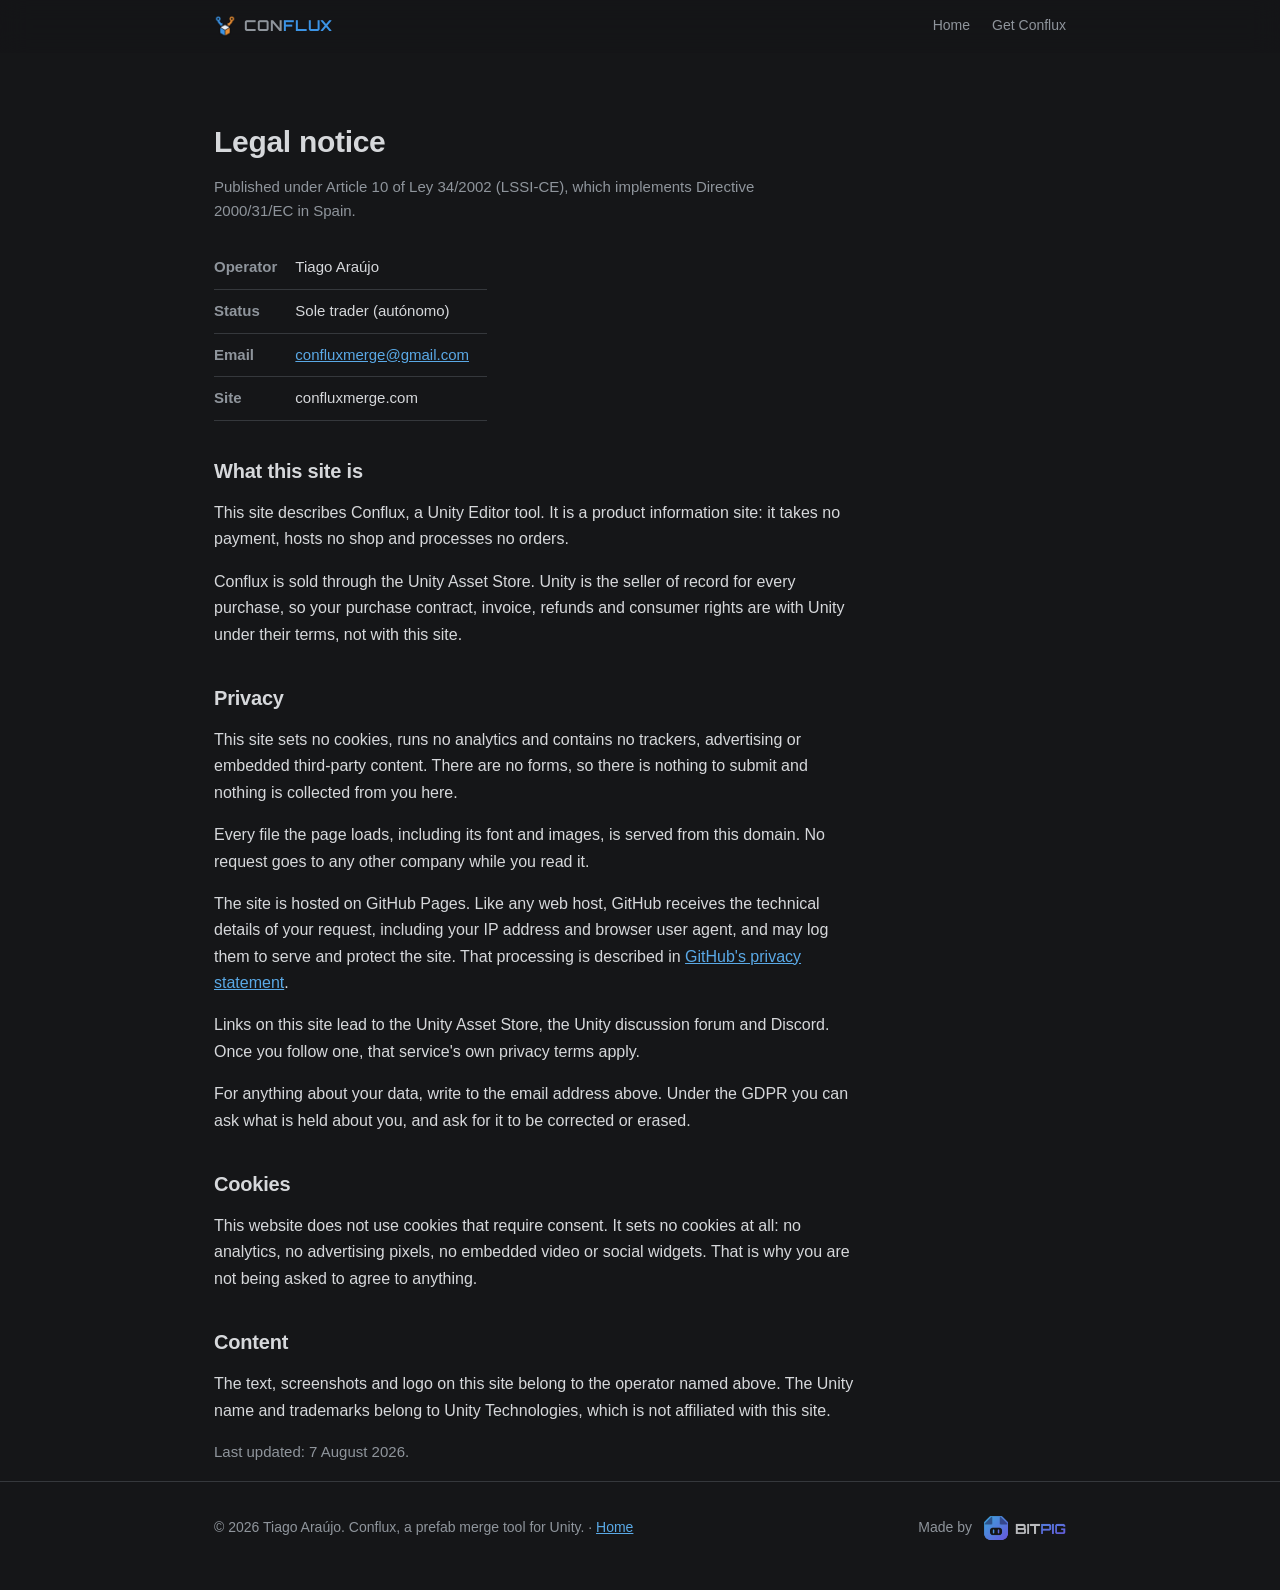
==== commit 89dc93fb: "bitpig logo" ====
--- a/legal.html
+++ b/legal.html
@@ -94,6 +94,7 @@
 <footer>
   <div class="wrap">
     <p>&copy; 2026 Tiago Ara&uacute;jo. Conflux, a prefab merge tool for Unity. &middot; <a href="index.html">Home</a></p>
+    <a class="maker" href="https://assetstore.unity.com/publishers/154226" title="BitPig on the Unity Asset Store"><span>Made by</span><img src="store/bitpig-lockup.png" alt="BitPig" width="84" height="28"></a>
   </div>
 </footer>
 
--- a/style.css
+++ b/style.css
@@ -250,15 +250,6 @@
   --brand-hover: rgba(46, 196, 182, 0.24);
   --brand-glow: rgba(46, 196, 182, 0.35);
 }
-
-/* The Asset Store icon until the listing is live: dimmed, with a dashed edge, so it reads as a
-   placeholder rather than a working link. */
-.social-link.is-soon {
-  opacity: 0.5;
-  border-style: dashed;
-}
-
-.social-link.is-soon:hover { opacity: 0.85; }
 
 .cta, .cta-secondary {
   display: inline-block;
@@ -950,6 +941,36 @@
 
 footer p { margin: 0; }
 
+/* The copyright on the left, the publisher on the right; they stack on a narrow screen. */
+footer .wrap {
+  display: flex;
+  flex-wrap: wrap;
+  align-items: center;
+  justify-content: space-between;
+  gap: 16px 24px;
+}
+
+footer .wrap p { flex: 1 1 320px; }
+
+footer .maker {
+  flex: none;
+  display: inline-flex;
+  align-items: center;
+  gap: 10px;
+  color: var(--muted);
+  text-decoration: none;
+}
+
+footer .maker img {
+  display: block;
+  height: 28px;
+  width: auto;
+  opacity: 0.85;
+  transition: opacity 0.15s;
+}
+
+footer .maker:hover img { opacity: 1; }
+
 @media (max-width: 720px) {
   .hero { padding: 56px 0 44px; }
   .hero h1.wordmark { gap: 12px; letter-spacing: 0.03em; }
